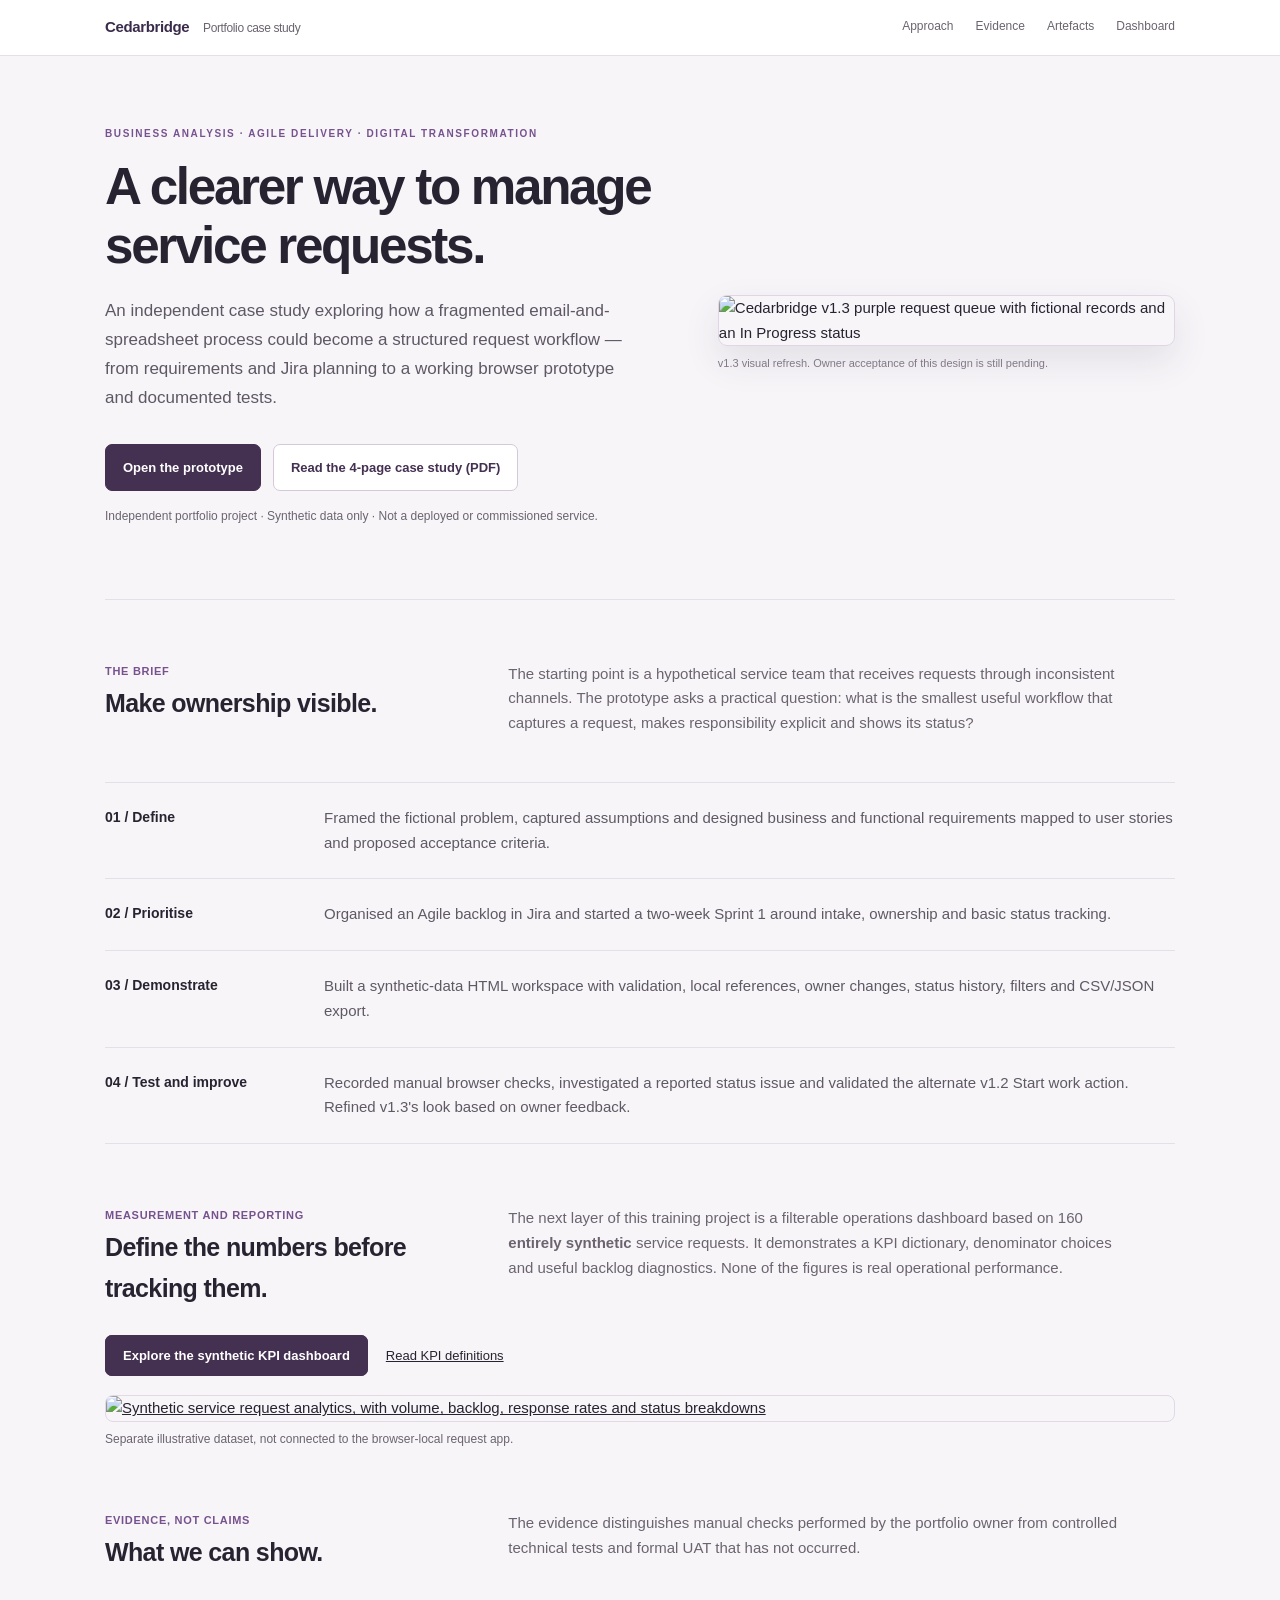
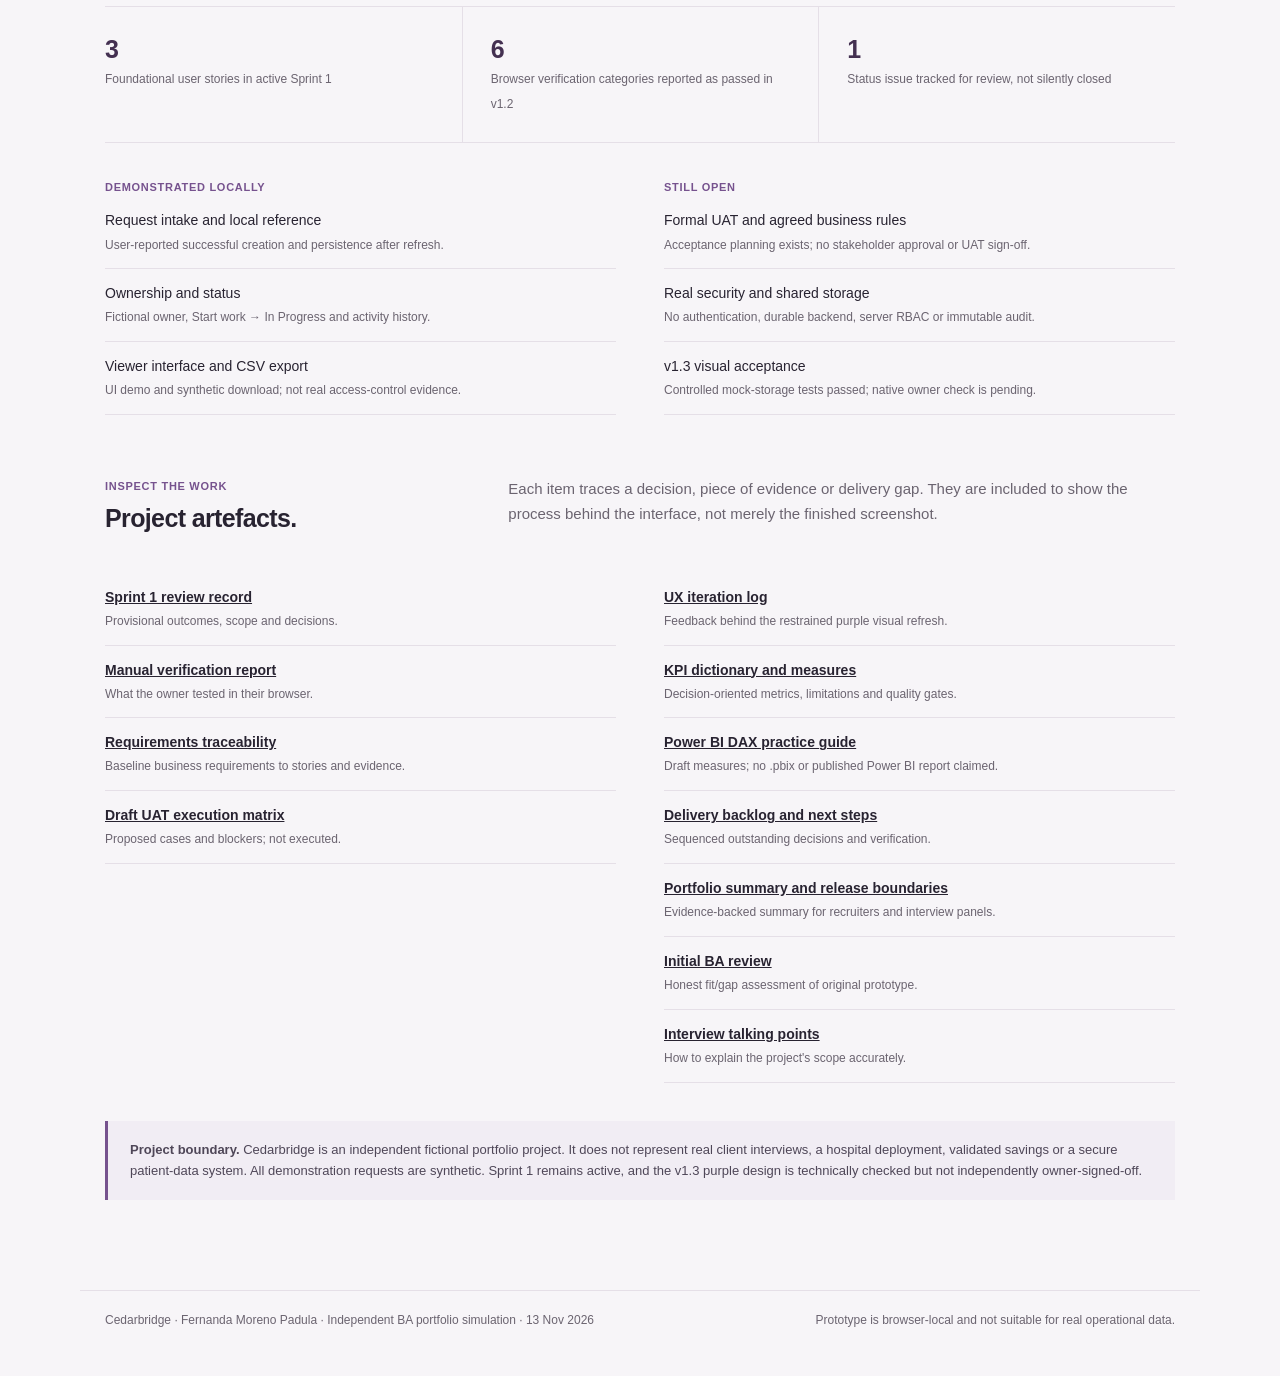
==== index.html @ 98ff79d6 "Add files via upload" ====
<!doctype html>
<html lang="en"><head><meta charset="utf-8"><meta name="viewport" content="width=device-width, initial-scale=1">
<title>Cedarbridge — Digital Service Request Transformation | Portfolio case study</title>
<meta name="description" content="Independent fictional Business Analysis and Agile delivery case study: requirements, Jira sprint, functional local MVP and transparent test evidence.">
<style>
:root{--ink:#282331;--sub:#6b6470;--bg:#f7f5f8;--paper:#fff;--purple:#443051;--accent:#76528e;--line:#e5dfe7;--pale:#f2edf5;--ok:#2b6856}
*{box-sizing:border-box}html{scroll-behavior:smooth}body{margin:0;font-family:Segoe UI,Aptos,-apple-system,BlinkMacSystemFont,Arial,sans-serif;color:var(--ink);background:var(--bg);font-size:15px;line-height:1.65}a{color:inherit}a:hover{color:var(--accent)}a:focus-visible{outline:3px solid #af8ac6;outline-offset:4px}header{border-bottom:1px solid var(--line);background:#fff}header .inner{max-width:1120px;margin:auto;display:flex;justify-content:space-between;gap:12px;align-items:center;padding:15px 25px}.brand{font-size:15px;font-weight:750;letter-spacing:-.025em;color:#3b2b4b}.brand span{color:var(--sub);font-size:12px;font-weight:450;margin-left:10px}header nav{display:flex;gap:22px;font-size:12px;color:var(--sub)}header nav a{text-decoration:none}main{max-width:1120px;margin:auto;padding:0 25px 90px}.hero{display:grid;grid-template-columns:1.1fr .9fr;align-items:center;gap:54px;padding:70px 0 57px;border-bottom:1px solid var(--line)}.eyebrow{text-transform:uppercase;letter-spacing:.16em;font-size:10px;font-weight:750;color:var(--accent)}h1{font-size:clamp(34px,4vw,58px);line-height:1.14;font-weight:720;letter-spacing:-.045em;margin:16px 0 22px;max-width:650px}p{margin:0 0 16px}.lead{color:#5e5865;font-size:17px;line-height:1.7;max-width:540px}.actions{display:flex;gap:12px;align-items:center;flex-wrap:wrap;margin:31px 0 16px}.button{background:var(--purple);color:white;text-decoration:none;padding:12px 17px;border-radius:7px;font-size:13px;font-weight:650;border:1px solid var(--purple)}.button:hover{background:#594067;color:#fff}.button.outline{color:var(--purple);background:#fff;border-color:#d5c8da}.button.outline:hover{background:var(--pale)}.tiny{font-size:12px;color:var(--sub);line-height:1.55}.hero figure{margin:0}.hero img{width:100%;border:1px solid #ded6e4;border-radius:9px;box-shadow:0 15px 36px rgba(63,47,74,.10);display:block}.hero figcaption{color:#817887;font-size:11px;margin-top:8px}.section{padding:62px 0 0}.section-head{display:grid;grid-template-columns:1fr 2fr;gap:70px;margin-bottom:30px}.section-head h2{margin:3px 0;font-size:25px;letter-spacing:-.025em;font-weight:700}.section-head p{color:var(--sub);max-width:630px}.lines{border-top:1px solid var(--line)}.line{display:grid;grid-template-columns:175px 1fr;gap:44px;padding:23px 0;border-bottom:1px solid var(--line)}.line h3{margin:0;font-size:14px;font-weight:700}.line p{margin:0;color:#5f5965}.kicker{font-size:11px;font-weight:700;letter-spacing:.065em;color:var(--accent);text-transform:uppercase}.evidence{display:grid;grid-template-columns:repeat(3,minmax(0,1fr));gap:0;border-top:1px solid var(--line);border-bottom:1px solid var(--line)}.metric{padding:26px 22px 27px 0}.metric:not(:first-child){border-left:1px solid var(--line);padding-left:28px}.metric strong{display:block;font-size:25px;letter-spacing:-.05em;color:var(--purple);line-height:1.3}.metric span{font-size:12px;color:var(--sub)}.columns{display:grid;grid-template-columns:1fr 1fr;gap:48px}.plain{padding:0;margin:0;list-style:none}.plain li{padding:13px 0;border-bottom:1px solid var(--line);font-size:14px}.plain li span{display:block;color:var(--sub);font-size:12px;margin-top:3px}.plain a{font-weight:650}.note{margin-top:38px;border-left:3px solid var(--accent);background:#f1edf4;padding:18px 22px;color:#4f4758;font-size:13px}footer{max-width:1120px;margin:auto;border-top:1px solid var(--line);padding:20px 25px 45px;display:flex;justify-content:space-between;gap:25px;font-size:12px;color:var(--sub)}@media(max-width:800px){header .inner{padding:16px 18px}header nav{gap:12px}main{padding:0 18px 55px}.hero{grid-template-columns:1fr;gap:29px;padding:44px 0}.section{padding-top:43px}.section-head{grid-template-columns:1fr;gap:12px}.line{grid-template-columns:1fr;gap:6px}.columns{grid-template-columns:1fr;gap:15px}.evidence{grid-template-columns:1fr 1fr}.metric{padding:17px 10px 17px 0}.metric:not(:first-child){padding-left:15px}.metric:nth-child(3){grid-column:span 2;border-top:1px solid var(--line);border-left:0;padding-left:0}footer{flex-direction:column;padding:20px 18px 40px}}@media(max-width:440px){header nav a:nth-child(2){display:none}.lead{font-size:16px}.hero .button{width:100%;text-align:center}}
</style></head>
<body><header><div class="inner"><div class="brand">Cedarbridge <span>Portfolio case study</span></div><nav><a href="#approach">Approach</a><a href="#evidence">Evidence</a><a href="#artifacts">Artefacts</a><a href="analytics.html">Dashboard</a></nav></div></header>
<main><section class="hero"><div><div class="eyebrow">Business Analysis · Agile Delivery · Digital Transformation</div><h1>A clearer way to manage service requests.</h1><p class="lead">An independent case study exploring how a fragmented email-and-spreadsheet process could become a structured request workflow — from requirements and Jira planning to a working browser prototype and documented tests.</p><div class="actions"><a class="button" href="app.html">Open the prototype</a><a class="button outline" href="Cedarbridge_Case_Study_Portfolio.pdf">Read the 4-page case study (PDF)</a></div><p class="tiny">Independent portfolio project · Synthetic data only · Not a deployed or commissioned service.</p></div><figure><img src="assets/cedarbridge-v1.3-queue.png" alt="Cedarbridge v1.3 purple request queue with fictional records and an In Progress status"><figcaption>v1.3 visual refresh. Owner acceptance of this design is still pending.</figcaption></figure></section>
<section id="approach" class="section"><div class="section-head"><div><div class="kicker">The brief</div><h2>Make ownership visible.</h2></div><p>The starting point is a hypothetical service team that receives requests through inconsistent channels. The prototype asks a practical question: what is the smallest useful workflow that captures a request, makes responsibility explicit and shows its status?</p></div><div class="lines"><div class="line"><h3>01 / Define</h3><p>Framed the fictional problem, captured assumptions and designed business and functional requirements mapped to user stories and proposed acceptance criteria.</p></div><div class="line"><h3>02 / Prioritise</h3><p>Organised an Agile backlog in Jira and started a two-week Sprint 1 around intake, ownership and basic status tracking.</p></div><div class="line"><h3>03 / Demonstrate</h3><p>Built a synthetic-data HTML workspace with validation, local references, owner changes, status history, filters and CSV/JSON export.</p></div><div class="line"><h3>04 / Test and improve</h3><p>Recorded manual browser checks, investigated a reported status issue and validated the alternate v1.2 Start work action. Refined v1.3's look based on owner feedback.</p></div></div></section>
<section class="section" id="analytics"><div class="section-head"><div><div class="kicker">Measurement and reporting</div><h2>Define the numbers before tracking them.</h2></div><p>The next layer of this training project is a filterable operations dashboard based on 160 <strong>entirely synthetic</strong> service requests. It demonstrates a KPI dictionary, denominator choices and useful backlog diagnostics. None of the figures is real operational performance.</p></div><a href="analytics.html" class="button">Explore the synthetic KPI dashboard</a><a href="KPI_DEFINITIONS.md" style="display:inline-block;margin-left:18px;font-size:13px">Read KPI definitions</a><figure style="margin:28px 0 0"><a href="analytics.html"><img src="assets/cedarbridge-analytics.png" alt="Synthetic service request analytics, with volume, backlog, response rates and status breakdowns" style="width:100%;display:block;border:1px solid #e1d9e6;border-radius:8px"></a><figcaption class="tiny" style="margin-top:8px">Separate illustrative dataset, not connected to the browser-local request app.</figcaption></figure></section>
<section id="evidence" class="section"><div class="section-head"><div><div class="kicker">Evidence, not claims</div><h2>What we can show.</h2></div><p>The evidence distinguishes manual checks performed by the portfolio owner from controlled technical tests and formal UAT that has not occurred.</p></div><div class="evidence"><div class="metric"><strong>3</strong><span>Foundational user stories in active Sprint 1</span></div><div class="metric"><strong>6</strong><span>Browser verification categories reported as passed in v1.2</span></div><div class="metric"><strong>1</strong><span>Status issue tracked for review, not silently closed</span></div></div><div class="columns" style="margin-top:35px"><div><div class="kicker">Demonstrated locally</div><ul class="plain"><li>Request intake and local reference<span>User-reported successful creation and persistence after refresh.</span></li><li>Ownership and status<span>Fictional owner, Start work → In Progress and activity history.</span></li><li>Viewer interface and CSV export<span>UI demo and synthetic download; not real access-control evidence.</span></li></ul></div><div><div class="kicker">Still open</div><ul class="plain"><li>Formal UAT and agreed business rules<span>Acceptance planning exists; no stakeholder approval or UAT sign-off.</span></li><li>Real security and shared storage<span>No authentication, durable backend, server RBAC or immutable audit.</span></li><li>v1.3 visual acceptance<span>Controlled mock-storage tests passed; native owner check is pending.</span></li></ul></div></div></section>
<section id="artifacts" class="section"><div class="section-head"><div><div class="kicker">Inspect the work</div><h2>Project artefacts.</h2></div><p>Each item traces a decision, piece of evidence or delivery gap. They are included to show the process behind the interface, not merely the finished screenshot.</p></div><div class="columns"><ul class="plain"><li><a href="SPRINT_1_REVIEW.md">Sprint 1 review record</a><span>Provisional outcomes, scope and decisions.</span></li><li><a href="MANUAL_QA_2026-11-13.md">Manual verification report</a><span>What the owner tested in their browser.</span></li><li><a href="REQUIREMENTS_TRACEABILITY.md">Requirements traceability</a><span>Baseline business requirements to stories and evidence.</span></li><li><a href="UAT_EXECUTION_MATRIX.md">Draft UAT execution matrix</a><span>Proposed cases and blockers; not executed.</span></li></ul><ul class="plain"><li><a href="UX_ITERATION.md">UX iteration log</a><span>Feedback behind the restrained purple visual refresh.</span></li><li><a href="KPI_DEFINITIONS.md">KPI dictionary and measures</a><span>Decision-oriented metrics, limitations and quality gates.</span></li><li><a href="POWER_BI_BUILD_GUIDE.md">Power BI DAX practice guide</a><span>Draft measures; no .pbix or published Power BI report claimed.</span></li><li><a href="NEXT_STEPS.md">Delivery backlog and next steps</a><span>Sequenced outstanding decisions and verification.</span></li><li><a href="FINAL_PORTFOLIO_SUMMARY.md">Portfolio summary and release boundaries</a><span>Evidence-backed summary for recruiters and interview panels.</span></li><li><a href="BA_REVIEW.md">Initial BA review</a><span>Honest fit/gap assessment of original prototype.</span></li><li><a href="INTERVIEW_PREP.md">Interview talking points</a><span>How to explain the project's scope accurately.</span></li></ul></div><div class="note"><strong>Project boundary.</strong> Cedarbridge is an independent fictional portfolio project. It does not represent real client interviews, a hospital deployment, validated savings or a secure patient-data system. All demonstration requests are synthetic. Sprint 1 remains active, and the v1.3 purple design is technically checked but not independently owner-signed-off.</div></section></main><footer><span>Cedarbridge · Fernanda Moreno Padula · Independent BA portfolio simulation · 13 Nov 2026</span><span>Prototype is browser-local and not suitable for real operational data.</span></footer></body></html>
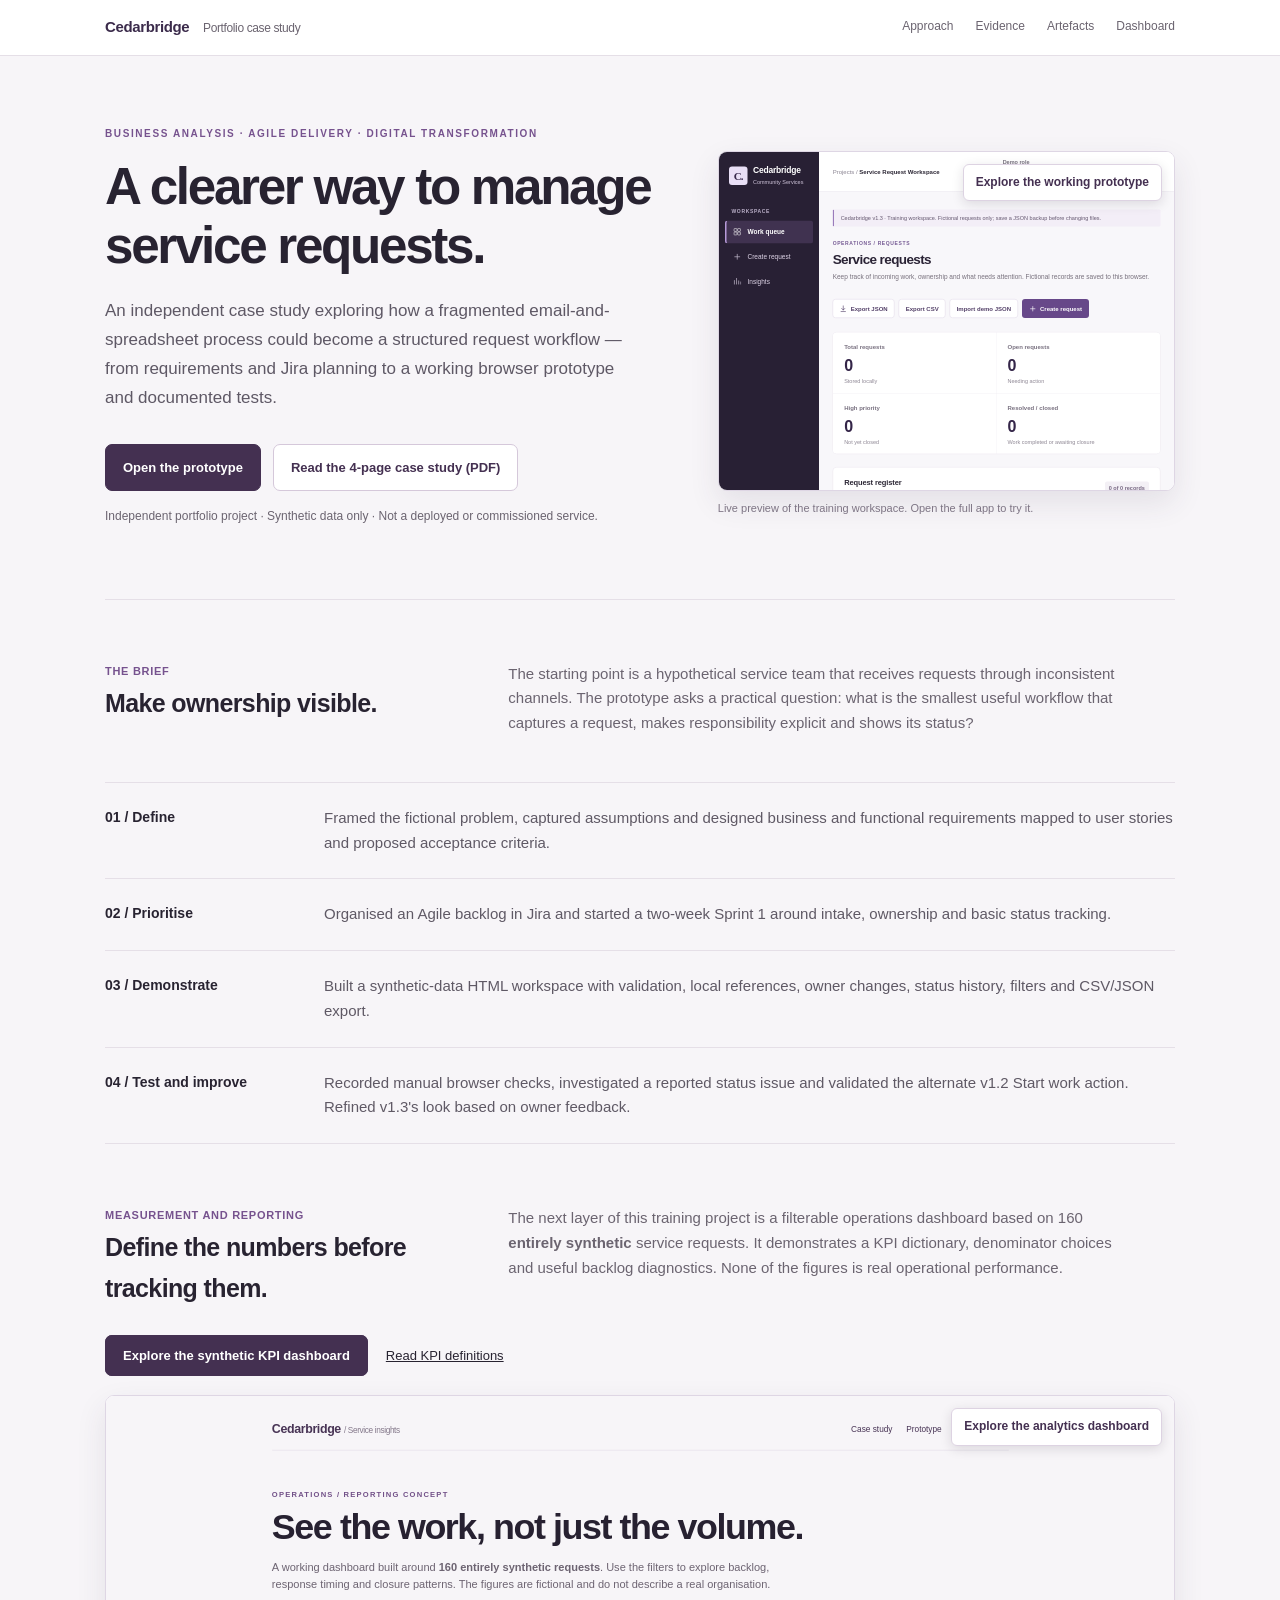
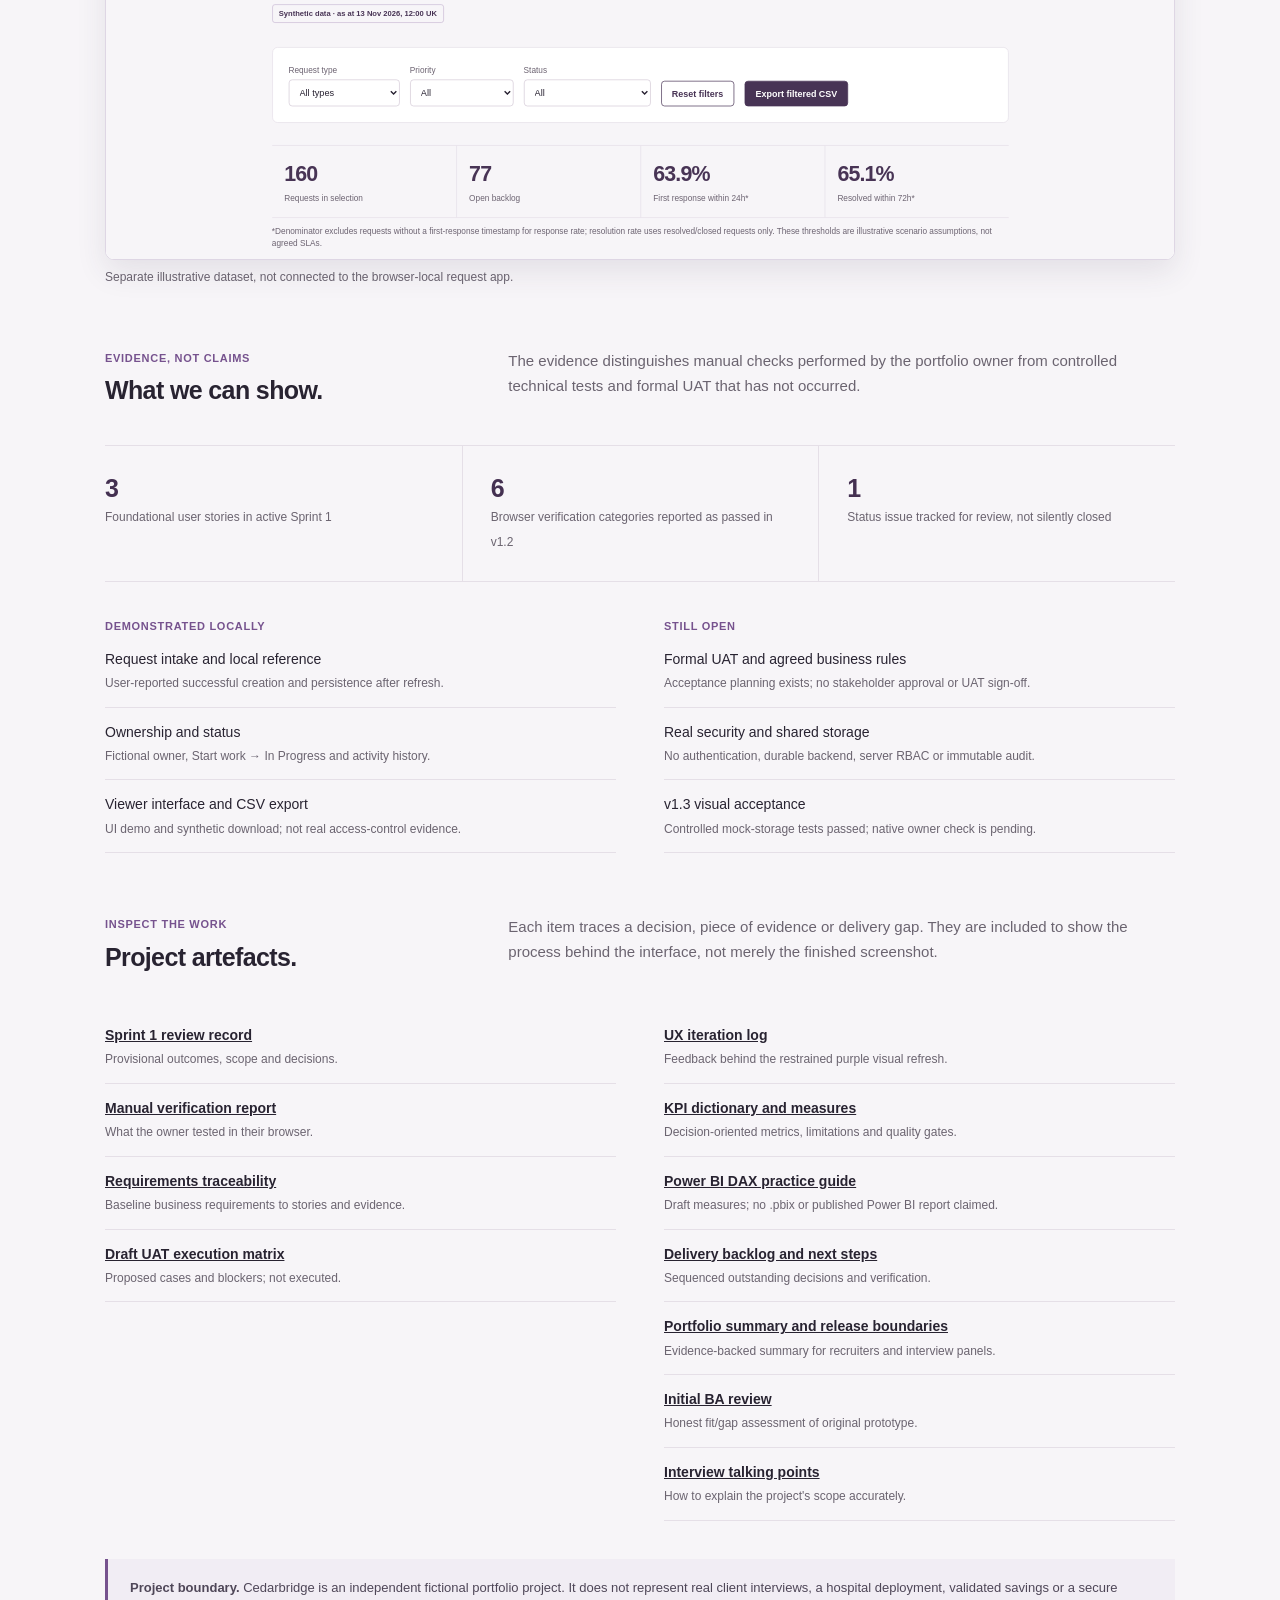
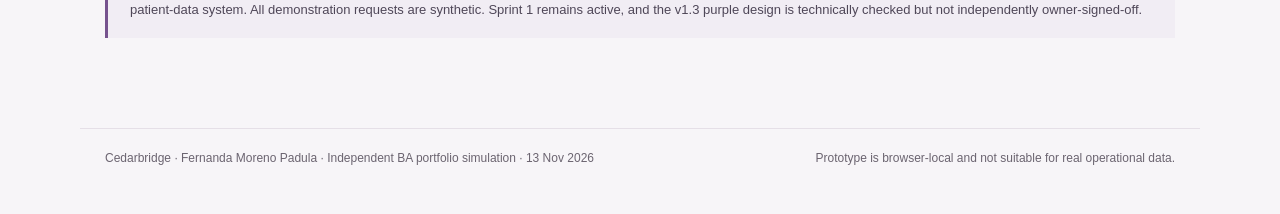
==== commit ab0097ac: "Repair missing previews and add LinkedIn sharing metadata" ====
--- a/index.html
+++ b/index.html
@@ -2,13 +2,25 @@
 <html lang="en"><head><meta charset="utf-8"><meta name="viewport" content="width=device-width, initial-scale=1">
 <title>Cedarbridge — Digital Service Request Transformation | Portfolio case study</title>
 <meta name="description" content="Independent fictional Business Analysis and Agile delivery case study: requirements, Jira sprint, functional local MVP and transparent test evidence.">
+<meta property="og:type" content="website">
+<meta property="og:title" content="Cedarbridge | Digital Service Request Transformation">
+<meta property="og:description" content="Explore a fictional Business Analysis and Agile delivery case study, functional service request prototype and synthetic analytics dashboard.">
+<meta property="og:url" content="https://nandapadz.github.io/cedarbridge-digital-transformation/">
+<meta property="og:image" content="https://nandapadz.github.io/cedarbridge-digital-transformation/assets/cedarbridge-social.png">
+<meta property="og:image:width" content="1200">
+<meta property="og:image:height" content="630">
+<meta property="og:image:type" content="image/png">
+<meta property="og:image:alt" content="Cedarbridge purple service request workspace and Business Analysis portfolio">
+<meta name="twitter:card" content="summary_large_image">
+<meta name="twitter:title" content="Cedarbridge | Digital Service Request Transformation">
+<meta name="twitter:image" content="https://nandapadz.github.io/cedarbridge-digital-transformation/assets/cedarbridge-social.png">
 <style>
 :root{--ink:#282331;--sub:#6b6470;--bg:#f7f5f8;--paper:#fff;--purple:#443051;--accent:#76528e;--line:#e5dfe7;--pale:#f2edf5;--ok:#2b6856}
 *{box-sizing:border-box}html{scroll-behavior:smooth}body{margin:0;font-family:Segoe UI,Aptos,-apple-system,BlinkMacSystemFont,Arial,sans-serif;color:var(--ink);background:var(--bg);font-size:15px;line-height:1.65}a{color:inherit}a:hover{color:var(--accent)}a:focus-visible{outline:3px solid #af8ac6;outline-offset:4px}header{border-bottom:1px solid var(--line);background:#fff}header .inner{max-width:1120px;margin:auto;display:flex;justify-content:space-between;gap:12px;align-items:center;padding:15px 25px}.brand{font-size:15px;font-weight:750;letter-spacing:-.025em;color:#3b2b4b}.brand span{color:var(--sub);font-size:12px;font-weight:450;margin-left:10px}header nav{display:flex;gap:22px;font-size:12px;color:var(--sub)}header nav a{text-decoration:none}main{max-width:1120px;margin:auto;padding:0 25px 90px}.hero{display:grid;grid-template-columns:1.1fr .9fr;align-items:center;gap:54px;padding:70px 0 57px;border-bottom:1px solid var(--line)}.eyebrow{text-transform:uppercase;letter-spacing:.16em;font-size:10px;font-weight:750;color:var(--accent)}h1{font-size:clamp(34px,4vw,58px);line-height:1.14;font-weight:720;letter-spacing:-.045em;margin:16px 0 22px;max-width:650px}p{margin:0 0 16px}.lead{color:#5e5865;font-size:17px;line-height:1.7;max-width:540px}.actions{display:flex;gap:12px;align-items:center;flex-wrap:wrap;margin:31px 0 16px}.button{background:var(--purple);color:white;text-decoration:none;padding:12px 17px;border-radius:7px;font-size:13px;font-weight:650;border:1px solid var(--purple)}.button:hover{background:#594067;color:#fff}.button.outline{color:var(--purple);background:#fff;border-color:#d5c8da}.button.outline:hover{background:var(--pale)}.tiny{font-size:12px;color:var(--sub);line-height:1.55}.hero figure{margin:0}.hero img{width:100%;border:1px solid #ded6e4;border-radius:9px;box-shadow:0 15px 36px rgba(63,47,74,.10);display:block}.hero figcaption{color:#817887;font-size:11px;margin-top:8px}.section{padding:62px 0 0}.section-head{display:grid;grid-template-columns:1fr 2fr;gap:70px;margin-bottom:30px}.section-head h2{margin:3px 0;font-size:25px;letter-spacing:-.025em;font-weight:700}.section-head p{color:var(--sub);max-width:630px}.lines{border-top:1px solid var(--line)}.line{display:grid;grid-template-columns:175px 1fr;gap:44px;padding:23px 0;border-bottom:1px solid var(--line)}.line h3{margin:0;font-size:14px;font-weight:700}.line p{margin:0;color:#5f5965}.kicker{font-size:11px;font-weight:700;letter-spacing:.065em;color:var(--accent);text-transform:uppercase}.evidence{display:grid;grid-template-columns:repeat(3,minmax(0,1fr));gap:0;border-top:1px solid var(--line);border-bottom:1px solid var(--line)}.metric{padding:26px 22px 27px 0}.metric:not(:first-child){border-left:1px solid var(--line);padding-left:28px}.metric strong{display:block;font-size:25px;letter-spacing:-.05em;color:var(--purple);line-height:1.3}.metric span{font-size:12px;color:var(--sub)}.columns{display:grid;grid-template-columns:1fr 1fr;gap:48px}.plain{padding:0;margin:0;list-style:none}.plain li{padding:13px 0;border-bottom:1px solid var(--line);font-size:14px}.plain li span{display:block;color:var(--sub);font-size:12px;margin-top:3px}.plain a{font-weight:650}.note{margin-top:38px;border-left:3px solid var(--accent);background:#f1edf4;padding:18px 22px;color:#4f4758;font-size:13px}footer{max-width:1120px;margin:auto;border-top:1px solid var(--line);padding:20px 25px 45px;display:flex;justify-content:space-between;gap:25px;font-size:12px;color:var(--sub)}@media(max-width:800px){header .inner{padding:16px 18px}header nav{gap:12px}main{padding:0 18px 55px}.hero{grid-template-columns:1fr;gap:29px;padding:44px 0}.section{padding-top:43px}.section-head{grid-template-columns:1fr;gap:12px}.line{grid-template-columns:1fr;gap:6px}.columns{grid-template-columns:1fr;gap:15px}.evidence{grid-template-columns:1fr 1fr}.metric{padding:17px 10px 17px 0}.metric:not(:first-child){padding-left:15px}.metric:nth-child(3){grid-column:span 2;border-top:1px solid var(--line);border-left:0;padding-left:0}footer{flex-direction:column;padding:20px 18px 40px}}@media(max-width:440px){header nav a:nth-child(2){display:none}.lead{font-size:16px}.hero .button{width:100%;text-align:center}}
-</style></head>
+.demo-frame{position:relative;overflow:hidden;border:1px solid #ded6e4;border-radius:9px;background:#fff;box-shadow:0 12px 30px rgba(63,47,74,.10)}.demo-hero{height:340px}.demo-analytics{height:465px}.demo-frame iframe{display:block;width:200%;height:900px;border:0;transform:scale(.5);transform-origin:top left;pointer-events:none;background:#fff}.demo-analytics iframe{width:145%;height:710px;transform:scale(.6896552)}.demo-open{position:absolute;z-index:2;top:12px;right:12px;background:#fff;border:1px solid #ddd3e2;border-radius:6px;padding:8px 12px;text-decoration:none;color:#443051;font-size:12px;font-weight:650;box-shadow:0 3px 12px rgba(30,20,40,.13)}.demo-open:hover{background:#f2edf5}@media(max-width:600px){.demo-hero{height:255px}.demo-analytics{height:330px}}</style></head>
 <body><header><div class="inner"><div class="brand">Cedarbridge <span>Portfolio case study</span></div><nav><a href="#approach">Approach</a><a href="#evidence">Evidence</a><a href="#artifacts">Artefacts</a><a href="analytics.html">Dashboard</a></nav></div></header>
-<main><section class="hero"><div><div class="eyebrow">Business Analysis · Agile Delivery · Digital Transformation</div><h1>A clearer way to manage service requests.</h1><p class="lead">An independent case study exploring how a fragmented email-and-spreadsheet process could become a structured request workflow — from requirements and Jira planning to a working browser prototype and documented tests.</p><div class="actions"><a class="button" href="app.html">Open the prototype</a><a class="button outline" href="Cedarbridge_Case_Study_Portfolio.pdf">Read the 4-page case study (PDF)</a></div><p class="tiny">Independent portfolio project · Synthetic data only · Not a deployed or commissioned service.</p></div><figure><img src="assets/cedarbridge-v1.3-queue.png" alt="Cedarbridge v1.3 purple request queue with fictional records and an In Progress status"><figcaption>v1.3 visual refresh. Owner acceptance of this design is still pending.</figcaption></figure></section>
+<main><section class="hero"><div><div class="eyebrow">Business Analysis · Agile Delivery · Digital Transformation</div><h1>A clearer way to manage service requests.</h1><p class="lead">An independent case study exploring how a fragmented email-and-spreadsheet process could become a structured request workflow — from requirements and Jira planning to a working browser prototype and documented tests.</p><div class="actions"><a class="button" href="app.html">Open the prototype</a><a class="button outline" href="Cedarbridge_Case_Study_Portfolio.pdf">Read the 4-page case study (PDF)</a></div><p class="tiny">Independent portfolio project · Synthetic data only · Not a deployed or commissioned service.</p></div><figure><div class="demo-frame demo-hero"><iframe src="app.html" title="Live visual preview of the Cedarbridge service request application" loading="lazy" tabindex="-1"></iframe><a href="app.html" class="demo-open">Explore the working prototype</a></div><figcaption>Live preview of the training workspace. Open the full app to try it.</figcaption></figure></section>
 <section id="approach" class="section"><div class="section-head"><div><div class="kicker">The brief</div><h2>Make ownership visible.</h2></div><p>The starting point is a hypothetical service team that receives requests through inconsistent channels. The prototype asks a practical question: what is the smallest useful workflow that captures a request, makes responsibility explicit and shows its status?</p></div><div class="lines"><div class="line"><h3>01 / Define</h3><p>Framed the fictional problem, captured assumptions and designed business and functional requirements mapped to user stories and proposed acceptance criteria.</p></div><div class="line"><h3>02 / Prioritise</h3><p>Organised an Agile backlog in Jira and started a two-week Sprint 1 around intake, ownership and basic status tracking.</p></div><div class="line"><h3>03 / Demonstrate</h3><p>Built a synthetic-data HTML workspace with validation, local references, owner changes, status history, filters and CSV/JSON export.</p></div><div class="line"><h3>04 / Test and improve</h3><p>Recorded manual browser checks, investigated a reported status issue and validated the alternate v1.2 Start work action. Refined v1.3's look based on owner feedback.</p></div></div></section>
-<section class="section" id="analytics"><div class="section-head"><div><div class="kicker">Measurement and reporting</div><h2>Define the numbers before tracking them.</h2></div><p>The next layer of this training project is a filterable operations dashboard based on 160 <strong>entirely synthetic</strong> service requests. It demonstrates a KPI dictionary, denominator choices and useful backlog diagnostics. None of the figures is real operational performance.</p></div><a href="analytics.html" class="button">Explore the synthetic KPI dashboard</a><a href="KPI_DEFINITIONS.md" style="display:inline-block;margin-left:18px;font-size:13px">Read KPI definitions</a><figure style="margin:28px 0 0"><a href="analytics.html"><img src="assets/cedarbridge-analytics.png" alt="Synthetic service request analytics, with volume, backlog, response rates and status breakdowns" style="width:100%;display:block;border:1px solid #e1d9e6;border-radius:8px"></a><figcaption class="tiny" style="margin-top:8px">Separate illustrative dataset, not connected to the browser-local request app.</figcaption></figure></section>
+<section class="section" id="analytics"><div class="section-head"><div><div class="kicker">Measurement and reporting</div><h2>Define the numbers before tracking them.</h2></div><p>The next layer of this training project is a filterable operations dashboard based on 160 <strong>entirely synthetic</strong> service requests. It demonstrates a KPI dictionary, denominator choices and useful backlog diagnostics. None of the figures is real operational performance.</p></div><a href="analytics.html" class="button">Explore the synthetic KPI dashboard</a><a href="KPI_DEFINITIONS.md" style="display:inline-block;margin-left:18px;font-size:13px">Read KPI definitions</a><figure style="margin:28px 0 0"><div class="demo-frame demo-analytics"><iframe src="analytics.html" title="Visual preview of the synthetic service request analytics dashboard" loading="lazy" tabindex="-1"></iframe><a href="analytics.html" class="demo-open">Explore the analytics dashboard</a></div><figcaption class="tiny" style="margin-top:8px">Separate illustrative dataset, not connected to the browser-local request app.</figcaption></figure></section>
 <section id="evidence" class="section"><div class="section-head"><div><div class="kicker">Evidence, not claims</div><h2>What we can show.</h2></div><p>The evidence distinguishes manual checks performed by the portfolio owner from controlled technical tests and formal UAT that has not occurred.</p></div><div class="evidence"><div class="metric"><strong>3</strong><span>Foundational user stories in active Sprint 1</span></div><div class="metric"><strong>6</strong><span>Browser verification categories reported as passed in v1.2</span></div><div class="metric"><strong>1</strong><span>Status issue tracked for review, not silently closed</span></div></div><div class="columns" style="margin-top:35px"><div><div class="kicker">Demonstrated locally</div><ul class="plain"><li>Request intake and local reference<span>User-reported successful creation and persistence after refresh.</span></li><li>Ownership and status<span>Fictional owner, Start work → In Progress and activity history.</span></li><li>Viewer interface and CSV export<span>UI demo and synthetic download; not real access-control evidence.</span></li></ul></div><div><div class="kicker">Still open</div><ul class="plain"><li>Formal UAT and agreed business rules<span>Acceptance planning exists; no stakeholder approval or UAT sign-off.</span></li><li>Real security and shared storage<span>No authentication, durable backend, server RBAC or immutable audit.</span></li><li>v1.3 visual acceptance<span>Controlled mock-storage tests passed; native owner check is pending.</span></li></ul></div></div></section>
 <section id="artifacts" class="section"><div class="section-head"><div><div class="kicker">Inspect the work</div><h2>Project artefacts.</h2></div><p>Each item traces a decision, piece of evidence or delivery gap. They are included to show the process behind the interface, not merely the finished screenshot.</p></div><div class="columns"><ul class="plain"><li><a href="SPRINT_1_REVIEW.md">Sprint 1 review record</a><span>Provisional outcomes, scope and decisions.</span></li><li><a href="MANUAL_QA_2026-11-13.md">Manual verification report</a><span>What the owner tested in their browser.</span></li><li><a href="REQUIREMENTS_TRACEABILITY.md">Requirements traceability</a><span>Baseline business requirements to stories and evidence.</span></li><li><a href="UAT_EXECUTION_MATRIX.md">Draft UAT execution matrix</a><span>Proposed cases and blockers; not executed.</span></li></ul><ul class="plain"><li><a href="UX_ITERATION.md">UX iteration log</a><span>Feedback behind the restrained purple visual refresh.</span></li><li><a href="KPI_DEFINITIONS.md">KPI dictionary and measures</a><span>Decision-oriented metrics, limitations and quality gates.</span></li><li><a href="POWER_BI_BUILD_GUIDE.md">Power BI DAX practice guide</a><span>Draft measures; no .pbix or published Power BI report claimed.</span></li><li><a href="NEXT_STEPS.md">Delivery backlog and next steps</a><span>Sequenced outstanding decisions and verification.</span></li><li><a href="FINAL_PORTFOLIO_SUMMARY.md">Portfolio summary and release boundaries</a><span>Evidence-backed summary for recruiters and interview panels.</span></li><li><a href="BA_REVIEW.md">Initial BA review</a><span>Honest fit/gap assessment of original prototype.</span></li><li><a href="INTERVIEW_PREP.md">Interview talking points</a><span>How to explain the project's scope accurately.</span></li></ul></div><div class="note"><strong>Project boundary.</strong> Cedarbridge is an independent fictional portfolio project. It does not represent real client interviews, a hospital deployment, validated savings or a secure patient-data system. All demonstration requests are synthetic. Sprint 1 remains active, and the v1.3 purple design is technically checked but not independently owner-signed-off.</div></section></main><footer><span>Cedarbridge · Fernanda Moreno Padula · Independent BA portfolio simulation · 13 Nov 2026</span><span>Prototype is browser-local and not suitable for real operational data.</span></footer></body></html>
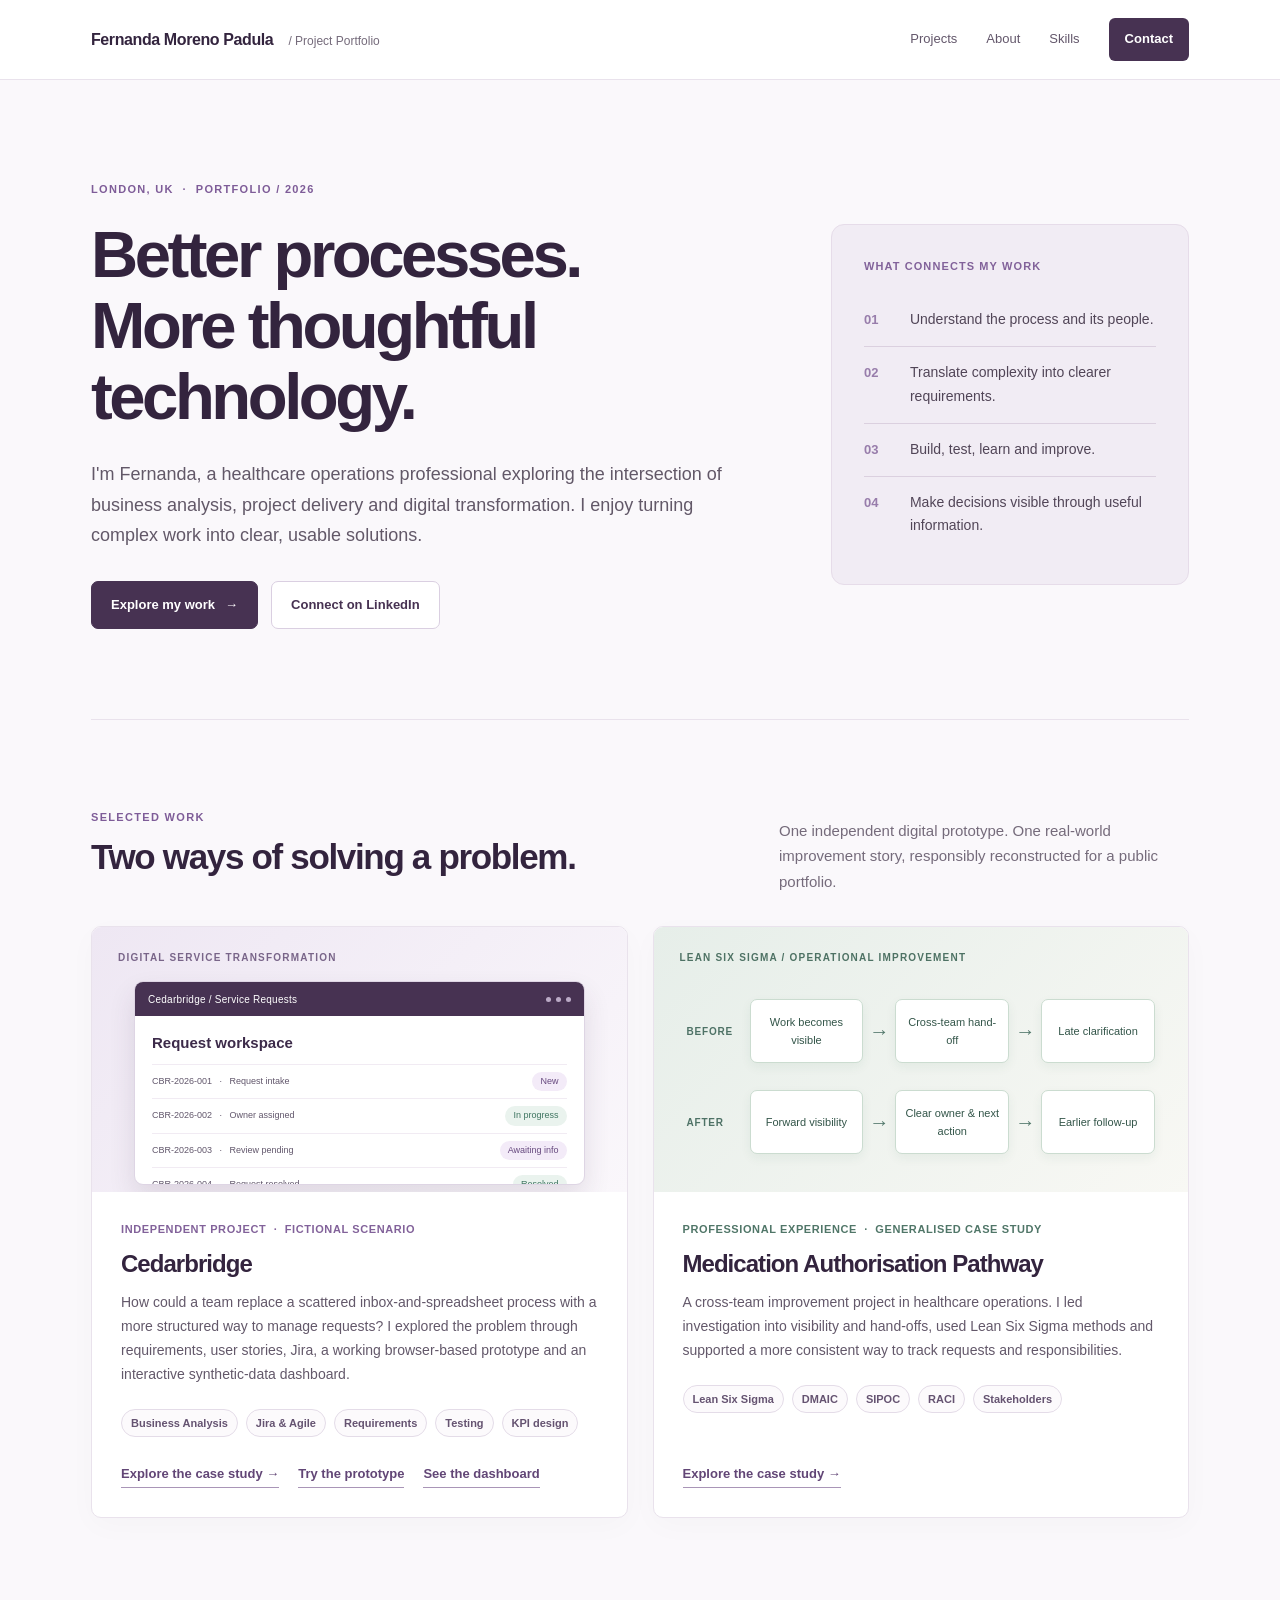
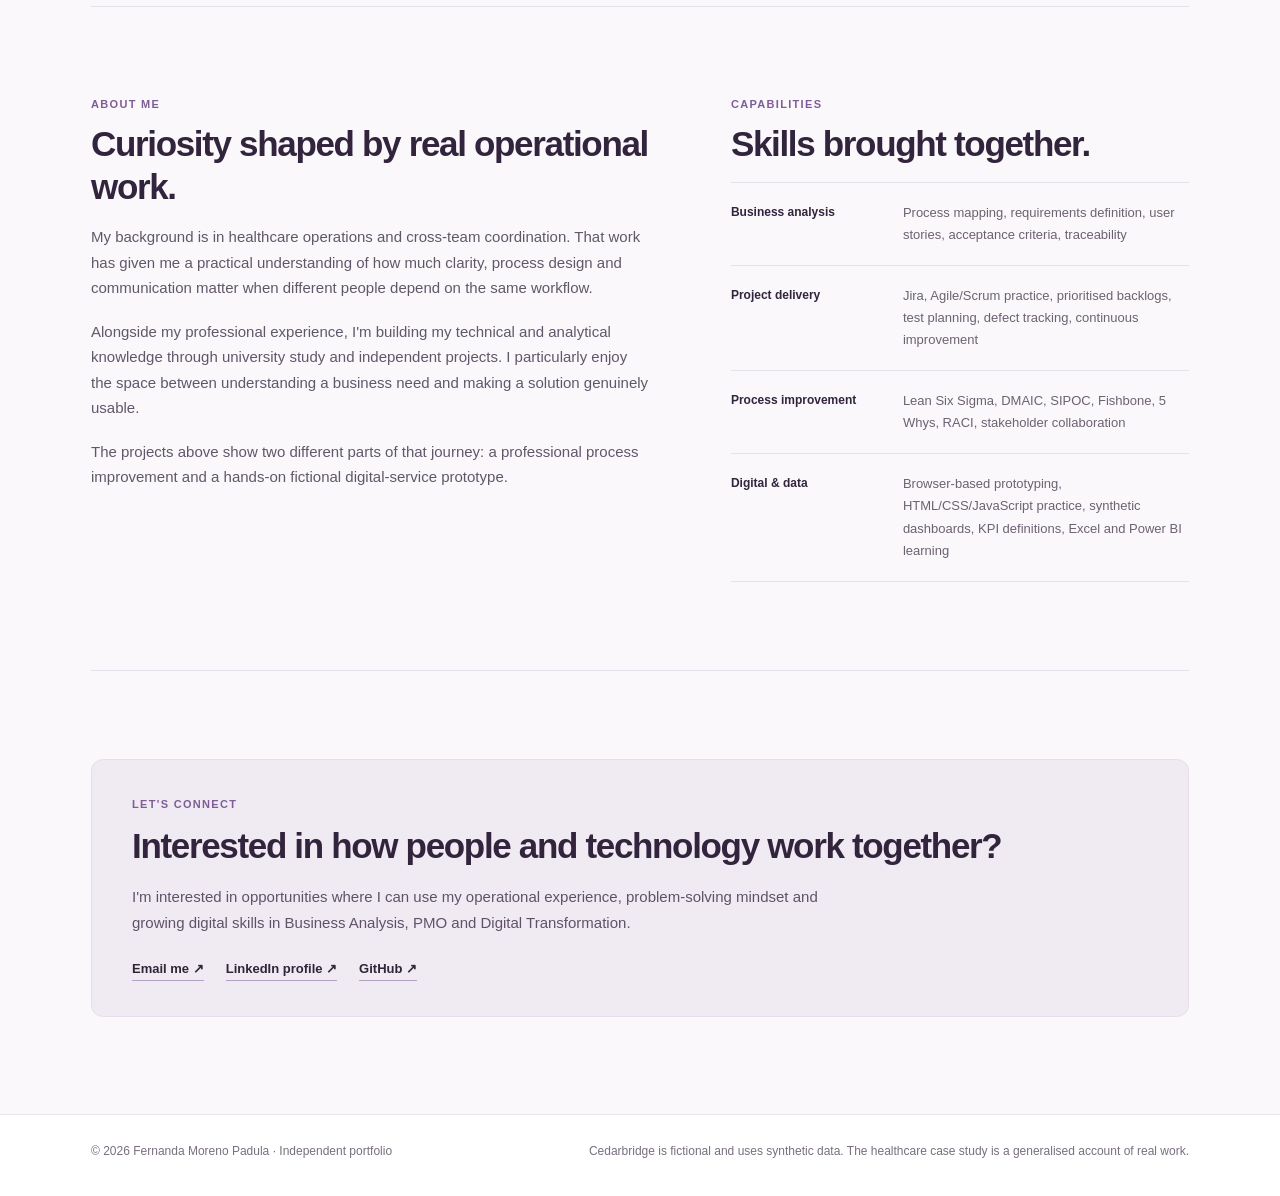
==== commit 1aad72fa: "Launch unified Fernanda portfolio featuring Cedarbridge and Lean Six Sigma project" ====
--- a/index.html
+++ b/index.html
@@ -1,26 +1,99 @@
 <!doctype html>
-<html lang="en"><head><meta charset="utf-8"><meta name="viewport" content="width=device-width, initial-scale=1">
-<title>Cedarbridge — Digital Service Request Transformation | Portfolio case study</title>
-<meta name="description" content="Independent fictional Business Analysis and Agile delivery case study: requirements, Jira sprint, functional local MVP and transparent test evidence.">
-<meta property="og:type" content="website">
-<meta property="og:title" content="Cedarbridge | Digital Service Request Transformation">
-<meta property="og:description" content="Explore a fictional Business Analysis and Agile delivery case study, functional service request prototype and synthetic analytics dashboard.">
+<html lang="en">
+<head>
+<meta charset="utf-8"><meta name="viewport" content="width=device-width, initial-scale=1">
+<title>Fernanda Moreno Padula | Business Analysis & Digital Transformation Portfolio</title>
+<meta name="description" content="Selected projects in business analysis, Lean Six Sigma, Agile delivery and digital transformation. Explore a working service-request prototype and a generalised healthcare process improvement case study.">
+<meta property="og:type" content="website"><meta property="og:title" content="Fernanda Moreno Padula | Project Portfolio">
+<meta property="og:description" content="Real process improvement experience meets hands-on digital delivery. Explore Cedarbridge and a generalised Lean Six Sigma healthcare case study.">
 <meta property="og:url" content="https://nandapadz.github.io/cedarbridge-digital-transformation/">
 <meta property="og:image" content="https://nandapadz.github.io/cedarbridge-digital-transformation/assets/cedarbridge-social.png">
-<meta property="og:image:width" content="1200">
-<meta property="og:image:height" content="630">
-<meta property="og:image:type" content="image/png">
-<meta property="og:image:alt" content="Cedarbridge purple service request workspace and Business Analysis portfolio">
+<meta property="og:image:width" content="1200"><meta property="og:image:height" content="630">
+<meta property="og:image:alt" content="Purple and lavender Cedarbridge portfolio illustration">
 <meta name="twitter:card" content="summary_large_image">
-<meta name="twitter:title" content="Cedarbridge | Digital Service Request Transformation">
-<meta name="twitter:image" content="https://nandapadz.github.io/cedarbridge-digital-transformation/assets/cedarbridge-social.png">
-<style>
-:root{--ink:#282331;--sub:#6b6470;--bg:#f7f5f8;--paper:#fff;--purple:#443051;--accent:#76528e;--line:#e5dfe7;--pale:#f2edf5;--ok:#2b6856}
-*{box-sizing:border-box}html{scroll-behavior:smooth}body{margin:0;font-family:Segoe UI,Aptos,-apple-system,BlinkMacSystemFont,Arial,sans-serif;color:var(--ink);background:var(--bg);font-size:15px;line-height:1.65}a{color:inherit}a:hover{color:var(--accent)}a:focus-visible{outline:3px solid #af8ac6;outline-offset:4px}header{border-bottom:1px solid var(--line);background:#fff}header .inner{max-width:1120px;margin:auto;display:flex;justify-content:space-between;gap:12px;align-items:center;padding:15px 25px}.brand{font-size:15px;font-weight:750;letter-spacing:-.025em;color:#3b2b4b}.brand span{color:var(--sub);font-size:12px;font-weight:450;margin-left:10px}header nav{display:flex;gap:22px;font-size:12px;color:var(--sub)}header nav a{text-decoration:none}main{max-width:1120px;margin:auto;padding:0 25px 90px}.hero{display:grid;grid-template-columns:1.1fr .9fr;align-items:center;gap:54px;padding:70px 0 57px;border-bottom:1px solid var(--line)}.eyebrow{text-transform:uppercase;letter-spacing:.16em;font-size:10px;font-weight:750;color:var(--accent)}h1{font-size:clamp(34px,4vw,58px);line-height:1.14;font-weight:720;letter-spacing:-.045em;margin:16px 0 22px;max-width:650px}p{margin:0 0 16px}.lead{color:#5e5865;font-size:17px;line-height:1.7;max-width:540px}.actions{display:flex;gap:12px;align-items:center;flex-wrap:wrap;margin:31px 0 16px}.button{background:var(--purple);color:white;text-decoration:none;padding:12px 17px;border-radius:7px;font-size:13px;font-weight:650;border:1px solid var(--purple)}.button:hover{background:#594067;color:#fff}.button.outline{color:var(--purple);background:#fff;border-color:#d5c8da}.button.outline:hover{background:var(--pale)}.tiny{font-size:12px;color:var(--sub);line-height:1.55}.hero figure{margin:0}.hero img{width:100%;border:1px solid #ded6e4;border-radius:9px;box-shadow:0 15px 36px rgba(63,47,74,.10);display:block}.hero figcaption{color:#817887;font-size:11px;margin-top:8px}.section{padding:62px 0 0}.section-head{display:grid;grid-template-columns:1fr 2fr;gap:70px;margin-bottom:30px}.section-head h2{margin:3px 0;font-size:25px;letter-spacing:-.025em;font-weight:700}.section-head p{color:var(--sub);max-width:630px}.lines{border-top:1px solid var(--line)}.line{display:grid;grid-template-columns:175px 1fr;gap:44px;padding:23px 0;border-bottom:1px solid var(--line)}.line h3{margin:0;font-size:14px;font-weight:700}.line p{margin:0;color:#5f5965}.kicker{font-size:11px;font-weight:700;letter-spacing:.065em;color:var(--accent);text-transform:uppercase}.evidence{display:grid;grid-template-columns:repeat(3,minmax(0,1fr));gap:0;border-top:1px solid var(--line);border-bottom:1px solid var(--line)}.metric{padding:26px 22px 27px 0}.metric:not(:first-child){border-left:1px solid var(--line);padding-left:28px}.metric strong{display:block;font-size:25px;letter-spacing:-.05em;color:var(--purple);line-height:1.3}.metric span{font-size:12px;color:var(--sub)}.columns{display:grid;grid-template-columns:1fr 1fr;gap:48px}.plain{padding:0;margin:0;list-style:none}.plain li{padding:13px 0;border-bottom:1px solid var(--line);font-size:14px}.plain li span{display:block;color:var(--sub);font-size:12px;margin-top:3px}.plain a{font-weight:650}.note{margin-top:38px;border-left:3px solid var(--accent);background:#f1edf4;padding:18px 22px;color:#4f4758;font-size:13px}footer{max-width:1120px;margin:auto;border-top:1px solid var(--line);padding:20px 25px 45px;display:flex;justify-content:space-between;gap:25px;font-size:12px;color:var(--sub)}@media(max-width:800px){header .inner{padding:16px 18px}header nav{gap:12px}main{padding:0 18px 55px}.hero{grid-template-columns:1fr;gap:29px;padding:44px 0}.section{padding-top:43px}.section-head{grid-template-columns:1fr;gap:12px}.line{grid-template-columns:1fr;gap:6px}.columns{grid-template-columns:1fr;gap:15px}.evidence{grid-template-columns:1fr 1fr}.metric{padding:17px 10px 17px 0}.metric:not(:first-child){padding-left:15px}.metric:nth-child(3){grid-column:span 2;border-top:1px solid var(--line);border-left:0;padding-left:0}footer{flex-direction:column;padding:20px 18px 40px}}@media(max-width:440px){header nav a:nth-child(2){display:none}.lead{font-size:16px}.hero .button{width:100%;text-align:center}}
-.demo-frame{position:relative;overflow:hidden;border:1px solid #ded6e4;border-radius:9px;background:#fff;box-shadow:0 12px 30px rgba(63,47,74,.10)}.demo-hero{height:340px}.demo-analytics{height:465px}.demo-frame iframe{display:block;width:200%;height:900px;border:0;transform:scale(.5);transform-origin:top left;pointer-events:none;background:#fff}.demo-analytics iframe{width:145%;height:710px;transform:scale(.6896552)}.demo-open{position:absolute;z-index:2;top:12px;right:12px;background:#fff;border:1px solid #ddd3e2;border-radius:6px;padding:8px 12px;text-decoration:none;color:#443051;font-size:12px;font-weight:650;box-shadow:0 3px 12px rgba(30,20,40,.13)}.demo-open:hover{background:#f2edf5}@media(max-width:600px){.demo-hero{height:255px}.demo-analytics{height:330px}}</style></head>
-<body><header><div class="inner"><div class="brand">Cedarbridge <span>Portfolio case study</span></div><nav><a href="#approach">Approach</a><a href="#evidence">Evidence</a><a href="#artifacts">Artefacts</a><a href="analytics.html">Dashboard</a></nav></div></header>
-<main><section class="hero"><div><div class="eyebrow">Business Analysis · Agile Delivery · Digital Transformation</div><h1>A clearer way to manage service requests.</h1><p class="lead">An independent case study exploring how a fragmented email-and-spreadsheet process could become a structured request workflow — from requirements and Jira planning to a working browser prototype and documented tests.</p><div class="actions"><a class="button" href="app.html">Open the prototype</a><a class="button outline" href="Cedarbridge_Case_Study_Portfolio.pdf">Read the 4-page case study (PDF)</a></div><p class="tiny">Independent portfolio project · Synthetic data only · Not a deployed or commissioned service.</p></div><figure><div class="demo-frame demo-hero"><iframe src="app.html" title="Live visual preview of the Cedarbridge service request application" loading="lazy" tabindex="-1"></iframe><a href="app.html" class="demo-open">Explore the working prototype</a></div><figcaption>Live preview of the training workspace. Open the full app to try it.</figcaption></figure></section>
-<section id="approach" class="section"><div class="section-head"><div><div class="kicker">The brief</div><h2>Make ownership visible.</h2></div><p>The starting point is a hypothetical service team that receives requests through inconsistent channels. The prototype asks a practical question: what is the smallest useful workflow that captures a request, makes responsibility explicit and shows its status?</p></div><div class="lines"><div class="line"><h3>01 / Define</h3><p>Framed the fictional problem, captured assumptions and designed business and functional requirements mapped to user stories and proposed acceptance criteria.</p></div><div class="line"><h3>02 / Prioritise</h3><p>Organised an Agile backlog in Jira and started a two-week Sprint 1 around intake, ownership and basic status tracking.</p></div><div class="line"><h3>03 / Demonstrate</h3><p>Built a synthetic-data HTML workspace with validation, local references, owner changes, status history, filters and CSV/JSON export.</p></div><div class="line"><h3>04 / Test and improve</h3><p>Recorded manual browser checks, investigated a reported status issue and validated the alternate v1.2 Start work action. Refined v1.3's look based on owner feedback.</p></div></div></section>
-<section class="section" id="analytics"><div class="section-head"><div><div class="kicker">Measurement and reporting</div><h2>Define the numbers before tracking them.</h2></div><p>The next layer of this training project is a filterable operations dashboard based on 160 <strong>entirely synthetic</strong> service requests. It demonstrates a KPI dictionary, denominator choices and useful backlog diagnostics. None of the figures is real operational performance.</p></div><a href="analytics.html" class="button">Explore the synthetic KPI dashboard</a><a href="KPI_DEFINITIONS.md" style="display:inline-block;margin-left:18px;font-size:13px">Read KPI definitions</a><figure style="margin:28px 0 0"><div class="demo-frame demo-analytics"><iframe src="analytics.html" title="Visual preview of the synthetic service request analytics dashboard" loading="lazy" tabindex="-1"></iframe><a href="analytics.html" class="demo-open">Explore the analytics dashboard</a></div><figcaption class="tiny" style="margin-top:8px">Separate illustrative dataset, not connected to the browser-local request app.</figcaption></figure></section>
-<section id="evidence" class="section"><div class="section-head"><div><div class="kicker">Evidence, not claims</div><h2>What we can show.</h2></div><p>The evidence distinguishes manual checks performed by the portfolio owner from controlled technical tests and formal UAT that has not occurred.</p></div><div class="evidence"><div class="metric"><strong>3</strong><span>Foundational user stories in active Sprint 1</span></div><div class="metric"><strong>6</strong><span>Browser verification categories reported as passed in v1.2</span></div><div class="metric"><strong>1</strong><span>Status issue tracked for review, not silently closed</span></div></div><div class="columns" style="margin-top:35px"><div><div class="kicker">Demonstrated locally</div><ul class="plain"><li>Request intake and local reference<span>User-reported successful creation and persistence after refresh.</span></li><li>Ownership and status<span>Fictional owner, Start work → In Progress and activity history.</span></li><li>Viewer interface and CSV export<span>UI demo and synthetic download; not real access-control evidence.</span></li></ul></div><div><div class="kicker">Still open</div><ul class="plain"><li>Formal UAT and agreed business rules<span>Acceptance planning exists; no stakeholder approval or UAT sign-off.</span></li><li>Real security and shared storage<span>No authentication, durable backend, server RBAC or immutable audit.</span></li><li>v1.3 visual acceptance<span>Controlled mock-storage tests passed; native owner check is pending.</span></li></ul></div></div></section>
-<section id="artifacts" class="section"><div class="section-head"><div><div class="kicker">Inspect the work</div><h2>Project artefacts.</h2></div><p>Each item traces a decision, piece of evidence or delivery gap. They are included to show the process behind the interface, not merely the finished screenshot.</p></div><div class="columns"><ul class="plain"><li><a href="SPRINT_1_REVIEW.md">Sprint 1 review record</a><span>Provisional outcomes, scope and decisions.</span></li><li><a href="MANUAL_QA_2026-11-13.md">Manual verification report</a><span>What the owner tested in their browser.</span></li><li><a href="REQUIREMENTS_TRACEABILITY.md">Requirements traceability</a><span>Baseline business requirements to stories and evidence.</span></li><li><a href="UAT_EXECUTION_MATRIX.md">Draft UAT execution matrix</a><span>Proposed cases and blockers; not executed.</span></li></ul><ul class="plain"><li><a href="UX_ITERATION.md">UX iteration log</a><span>Feedback behind the restrained purple visual refresh.</span></li><li><a href="KPI_DEFINITIONS.md">KPI dictionary and measures</a><span>Decision-oriented metrics, limitations and quality gates.</span></li><li><a href="POWER_BI_BUILD_GUIDE.md">Power BI DAX practice guide</a><span>Draft measures; no .pbix or published Power BI report claimed.</span></li><li><a href="NEXT_STEPS.md">Delivery backlog and next steps</a><span>Sequenced outstanding decisions and verification.</span></li><li><a href="FINAL_PORTFOLIO_SUMMARY.md">Portfolio summary and release boundaries</a><span>Evidence-backed summary for recruiters and interview panels.</span></li><li><a href="BA_REVIEW.md">Initial BA review</a><span>Honest fit/gap assessment of original prototype.</span></li><li><a href="INTERVIEW_PREP.md">Interview talking points</a><span>How to explain the project's scope accurately.</span></li></ul></div><div class="note"><strong>Project boundary.</strong> Cedarbridge is an independent fictional portfolio project. It does not represent real client interviews, a hospital deployment, validated savings or a secure patient-data system. All demonstration requests are synthetic. Sprint 1 remains active, and the v1.3 purple design is technically checked but not independently owner-signed-off.</div></section></main><footer><span>Cedarbridge · Fernanda Moreno Padula · Independent BA portfolio simulation · 13 Nov 2026</span><span>Prototype is browser-local and not suitable for real operational data.</span></footer></body></html>
+<link rel="canonical" href="https://nandapadz.github.io/cedarbridge-digital-transformation/">
+<link rel="stylesheet" href="portfolio-site.css">
+</head>
+<body>
+<header class="topbar"><div class="container navrow"><a class="brand" href="index.html">Fernanda Moreno Padula <span>/ Project Portfolio</span></a>
+<nav class="topnav" aria-label="Site navigation"><a href="#projects">Projects</a><a href="#about">About</a><a href="#skills">Skills</a><a href="mailto:fmorenopadula@gmail.com" class="nav-cta">Contact</a></nav></div></header>
+<main class="container">
+<section class="hero" id="top">
+<div>
+<div class="eyebrow">London, UK &nbsp;·&nbsp; Portfolio / 2026</div>
+<h1>Better processes.<br>More thoughtful<br>technology.</h1>
+<p class="lede">I'm Fernanda, a healthcare operations professional exploring the intersection of business analysis, project delivery and digital transformation. I enjoy turning complex work into clear, usable solutions.</p>
+<div class="buttonrow"><a href="#projects" class="btn">Explore my work <span aria-hidden="true">→</span></a><a href="https://www.linkedin.com/in/fernandampadula/" class="btn secondary" target="_blank" rel="noopener noreferrer">Connect on LinkedIn</a></div>
+</div>
+<aside class="hero-side" aria-label="Professional focus">
+<div class="tiny">What connects my work</div>
+<div class="focus"><b>01</b><span>Understand the process and its people.</span></div>
+<div class="focus"><b>02</b><span>Translate complexity into clearer requirements.</span></div>
+<div class="focus"><b>03</b><span>Build, test, learn and improve.</span></div>
+<div class="focus"><b>04</b><span>Make decisions visible through useful information.</span></div>
+</aside>
+</section>
+<section class="section" id="projects">
+<div class="section-header"><div><div class="eyebrow">Selected work</div><h2>Two ways of solving a problem.</h2></div><p>One independent digital prototype. One real-world improvement story, responsibly reconstructed for a public portfolio.</p></div>
+<div class="projects">
+<article class="project">
+<div class="project-art art-violet">
+<div class="art-label">Digital service transformation</div>
+<div class="mock-app" aria-hidden="true">
+<div class="mock-bar"><span>Cedarbridge / Service Requests</span><span class="mock-dots"><i></i><i></i><i></i></span></div>
+<div class="mock-title">Request workspace</div>
+<div class="mock-line"><span>CBR-2026-001 &nbsp; · &nbsp; Request intake</span><span class="mock-pill">New</span></div>
+<div class="mock-line"><span>CBR-2026-002 &nbsp; · &nbsp; Owner assigned</span><span class="mock-pill green">In progress</span></div>
+<div class="mock-line"><span>CBR-2026-003 &nbsp; · &nbsp; Review pending</span><span class="mock-pill">Awaiting info</span></div>
+<div class="mock-line"><span>CBR-2026-004 &nbsp; · &nbsp; Request resolved</span><span class="mock-pill green">Resolved</span></div>
+</div></div>
+<div class="project-body">
+<div class="project-meta">Independent project &nbsp;·&nbsp; Fictional scenario</div>
+<h3>Cedarbridge</h3>
+<p>How could a team replace a scattered inbox-and-spreadsheet process with a more structured way to manage requests? I explored the problem through requirements, user stories, Jira, a working browser-based prototype and an interactive synthetic-data dashboard.</p>
+<div class="chips"><span class="chip">Business Analysis</span><span class="chip">Jira & Agile</span><span class="chip">Requirements</span><span class="chip">Testing</span><span class="chip">KPI design</span></div>
+<div class="project-links"><a href="portfolio.html">Explore the case study <span aria-hidden="true">→</span></a><a href="app.html">Try the prototype</a><a href="analytics.html">See the dashboard</a></div>
+</div>
+</article>
+<article class="project">
+<div class="project-art art-green">
+<div class="art-label" style="color:#4e7264">Lean Six Sigma / Operational improvement</div>
+<div class="flow-art" aria-hidden="true">
+<div class="flow-lane"><span class="flow-label">Before</span><div class="flow-box">Work becomes visible</div><span class="flow-arrow">→</span><div class="flow-box">Cross-team hand-off</div><span class="flow-arrow">→</span><div class="flow-box">Late clarification</div></div>
+<div class="flow-lane"><span class="flow-label">After</span><div class="flow-box">Forward visibility</div><span class="flow-arrow">→</span><div class="flow-box">Clear owner & next action</div><span class="flow-arrow">→</span><div class="flow-box">Earlier follow-up</div></div>
+</div></div>
+<div class="project-body">
+<div class="project-meta" style="color:#507668">Professional experience &nbsp;·&nbsp; Generalised case study</div>
+<h3>Medication Authorisation Pathway</h3>
+<p>A cross-team improvement project in healthcare operations. I led investigation into visibility and hand-offs, used Lean Six Sigma methods and supported a more consistent way to track requests and responsibilities.</p>
+<div class="chips"><span class="chip">Lean Six Sigma</span><span class="chip">DMAIC</span><span class="chip">SIPOC</span><span class="chip">RACI</span><span class="chip">Stakeholders</span></div>
+<div class="project-links"><a href="medication-authorisation.html">Explore the case study <span aria-hidden="true">→</span></a></div>
+</div>
+</article>
+</div>
+</section>
+<div class="section-rule"></div>
+<section class="section two-col" id="about">
+<div><div class="eyebrow">About me</div><h2>Curiosity shaped by real operational work.</h2>
+<p class="bodycopy">My background is in healthcare operations and cross-team coordination. That work has given me a practical understanding of how much clarity, process design and communication matter when different people depend on the same workflow.</p>
+<p class="bodycopy">Alongside my professional experience, I'm building my technical and analytical knowledge through university study and independent projects. I particularly enjoy the space between understanding a business need and making a solution genuinely usable.</p>
+<p class="bodycopy">The projects above show two different parts of that journey: a professional process improvement and a hands-on fictional digital-service prototype.</p>
+</div>
+<div id="skills"><div class="eyebrow">Capabilities</div><h2>Skills brought together.</h2>
+<div class="skillstack">
+<div class="skillrow"><b>Business analysis</b><span>Process mapping, requirements definition, user stories, acceptance criteria, traceability</span></div>
+<div class="skillrow"><b>Project delivery</b><span>Jira, Agile/Scrum practice, prioritised backlogs, test planning, defect tracking, continuous improvement</span></div>
+<div class="skillrow"><b>Process improvement</b><span>Lean Six Sigma, DMAIC, SIPOC, Fishbone, 5 Whys, RACI, stakeholder collaboration</span></div>
+<div class="skillrow"><b>Digital & data</b><span>Browser-based prototyping, HTML/CSS/JavaScript practice, synthetic dashboards, KPI definitions, Excel and Power BI learning</span></div>
+</div></div>
+</section>
+<div class="section-rule"></div>
+<section class="section" id="contact">
+<div class="contact-card"><div class="eyebrow">Let's connect</div><h2>Interested in how people and technology work together?</h2>
+<p>I'm interested in opportunities where I can use my operational experience, problem-solving mindset and growing digital skills in Business Analysis, PMO and Digital Transformation.</p>
+<div class="contact-links"><a href="mailto:fmorenopadula@gmail.com">Email me <span aria-hidden="true">↗</span></a><a href="https://www.linkedin.com/in/fernandampadula/" target="_blank" rel="noopener noreferrer">LinkedIn profile <span aria-hidden="true">↗</span></a><a href="https://github.com/nandapadz" target="_blank" rel="noopener noreferrer">GitHub <span aria-hidden="true">↗</span></a></div></div>
+</section>
+</main>
+<footer class="footer"><div class="container"><span>© 2026 Fernanda Moreno Padula · Independent portfolio</span><span>Cedarbridge is fictional and uses synthetic data. The healthcare case study is a generalised account of real work.</span></div></footer>
+</body>
+</html>
--- a/portfolio-site.css
+++ b/portfolio-site.css
@@ -0,0 +1 @@
+:root{--ink:#2e2537;--muted:#756b7b;--purple:#473252;--purple-dark:#33243e;--accent:#82629a;--lav:#eee8f2;--pale:#f8f5fa;--paper:#fff;--line:#e9e2ec;--teal:#41695d;--teal-bg:#e8f0eb}*{box-sizing:border-box}html{scroll-behavior:smooth}body{margin:0;background:#faf8fb;color:var(--ink);font:15px/1.7 "Segoe UI",Aptos,-apple-system,BlinkMacSystemFont,Arial,sans-serif;-webkit-font-smoothing:antialiased}a{color:inherit}a:hover{color:#78558d}a:focus-visible{outline:3px solid #b79bc9;outline-offset:4px}p{margin:0 0 18px}.container{max-width:1150px;margin:0 auto;padding:0 26px}.topbar{background:#fff;border-bottom:1px solid var(--line)}.navrow{min-height:79px;display:flex;align-items:center;justify-content:space-between;gap:24px}.brand{font-size:16px;letter-spacing:-.025em;font-weight:760;color:var(--purple-dark);text-decoration:none;white-space:nowrap}.brand span{color:var(--muted);font-weight:450;font-size:12px;margin-left:11px;letter-spacing:0}.topnav{display:flex;gap:29px;align-items:center;flex-wrap:wrap}.topnav a{font-size:13px;color:#63576b;text-decoration:none}.topnav a:hover{color:var(--purple)}.nav-cta{background:var(--purple);color:#fff!important;padding:10px 16px;border-radius:6px;font-weight:650}.nav-cta:hover{background:#624973}.eyebrow{font-size:11px;font-weight:750;letter-spacing:.12em;text-transform:uppercase;color:#7e5c98}.hero{padding:100px 0 90px;display:grid;grid-template-columns:minmax(0,1.3fr) minmax(280px,.7fr);gap:75px;align-items:center;border-bottom:1px solid var(--line)}h1,h2,h3,h4{line-height:1.22;color:var(--purple-dark)}h1{font-weight:690;font-size:clamp(43px,5.1vw,68px);line-height:1.09;letter-spacing:-.053em;margin:20px 0 27px}h2{font-size:clamp(26px,3vw,35px);font-weight:710;letter-spacing:-.038em;margin:9px 0 16px}h3{font-size:20px;letter-spacing:-.025em;margin:0 0 12px}h4{font-size:15px;margin:0 0 9px}.lede{color:#625868;font-size:18px;line-height:1.7;max-width:640px}.buttonrow{display:flex;gap:13px;flex-wrap:wrap;margin-top:30px}.btn{display:inline-flex;align-items:center;justify-content:center;gap:10px;text-decoration:none;border:1px solid var(--purple);color:#fff;background:var(--purple);padding:12px 19px;font-size:13px;font-weight:650;border-radius:7px;transition:background .15s ease}.btn:hover{background:#5c436c;color:#fff}.btn.secondary{background:#fff;color:var(--purple);border-color:#dacfe1}.btn.secondary:hover{background:#f0eaf3}.hero-side{padding:32px;background:#f1ecf4;border:1px solid #e6dce9;border-radius:13px}.hero-side .tiny{font-size:11px;color:var(--accent);font-weight:750;letter-spacing:.1em;text-transform:uppercase;margin-bottom:19px}.focus{padding:14px 0;border-bottom:1px solid #dbd0df;display:flex;gap:16px;align-items:baseline}.focus:last-child{border:0}.focus b{font-size:13px;min-width:30px;color:#987dab;font-weight:600}.focus span{font-size:14px;color:#514557}.section{padding:88px 0 12px}.section-header{display:flex;justify-content:space-between;align-items:end;gap:30px;margin-bottom:32px}.section-header p{color:var(--muted);max-width:410px;margin:0}.section-rule{border-top:1px solid var(--line);margin-top:76px}.projects{display:grid;grid-template-columns:repeat(2,minmax(0,1fr));gap:25px}.project{background:#fff;border:1px solid var(--line);border-radius:10px;overflow:hidden;display:flex;flex-direction:column;box-shadow:0 8px 30px rgba(50,32,58,.025)}.project-art{height:265px;padding:25px;position:relative;overflow:hidden}.art-violet{background:linear-gradient(135deg,#eee7f3,#faf7fb)}.art-green{background:linear-gradient(135deg,#e6eee9,#f8f8f4)}.art-label{position:absolute;left:26px;top:22px;font-size:10px;letter-spacing:.12em;color:#796589;text-transform:uppercase;font-weight:750}.mock-app{position:relative;background:white;border:1px solid #ded5e4;border-radius:9px;box-shadow:0 13px 27px rgba(69,45,76,.12);margin:29px 17px 0;height:204px;overflow:hidden}.mock-bar{height:34px;background:#473252;color:#fff;padding:0 13px;display:flex;align-items:center;justify-content:space-between;font-size:10px;letter-spacing:.025em}.mock-dots{display:flex;gap:5px}.mock-dots i{display:block;width:5px;height:5px;border-radius:50%;background:#bbaac6}.mock-title{padding:14px 17px 8px;font-size:15px;font-weight:720;color:#3c2a49}.mock-line{display:flex;align-items:center;justify-content:space-between;border-top:1px solid #f1ebf3;margin:0 17px;padding:7px 0;font-size:9px;color:#61566b;gap:8px}.mock-pill{font-size:9px;border-radius:12px;background:#f3ebf8;color:#674a7f;padding:2px 8px;white-space:nowrap}.mock-pill.green{background:#eaf3ee;color:#3f7561}.flow-art{margin:47px 8px 0}.flow-lane{display:flex;gap:6px;align-items:center;margin:0 0 27px}.flow-label{font-size:10px;font-weight:750;text-transform:uppercase;letter-spacing:.08em;color:#4e7266;min-width:57px}.flow-box{flex:1;border:1px solid #cbdcd0;border-radius:7px;background:#fff;min-height:64px;padding:11px 7px;text-align:center;font-size:11px;color:#335549;display:grid;place-items:center;box-shadow:0 4px 11px #245d4610}.flow-arrow{color:#54796d;font-size:20px}.project-body{padding:28px 29px 29px;display:flex;flex-direction:column;flex:1}.project-meta{font-size:11px;color:var(--accent);font-weight:700;letter-spacing:.055em;text-transform:uppercase}.project-body h3{font-size:24px;letter-spacing:-.04em;margin:10px 0 13px}.project-body p{color:#63586a;font-size:14px;line-height:1.7}.chips{display:flex;gap:8px;flex-wrap:wrap;margin-top:4px}.chip{border:1px solid #e4dce8;background:#fcfafc;color:#655371;border-radius:99px;font-size:11px;padding:4px 9px;font-weight:550}.project-links{display:flex;align-items:center;gap:19px;flex-wrap:wrap;margin-top:auto;padding-top:26px;font-size:13px;font-weight:700}.project-links a{color:#624676;text-decoration:none;border-bottom:1px solid #a995b7;padding-bottom:2px}.project-links a:hover{color:#30203e}.two-col{display:grid;grid-template-columns:1.1fr .9fr;gap:80px;align-items:start}.bodycopy{color:#61576a;font-size:15px;max-width:620px}.skillstack{display:grid;gap:0;border-top:1px solid var(--line)}.skillrow{display:grid;grid-template-columns:150px 1fr;gap:22px;padding:19px 0;border-bottom:1px solid var(--line)}.skillrow b{font-size:12px;color:var(--purple-dark)}.skillrow span{font-size:13px;color:#6d6172}.contact-card{background:#f0ebf3;border:1px solid #e6deea;border-radius:12px;padding:35px 40px;margin:0 0 85px}.contact-card h2{margin-top:12px}.contact-card p{font-size:15px;max-width:700px;color:#5f5268}.contact-links{display:flex;gap:22px;flex-wrap:wrap;margin-top:23px;font-weight:650;font-size:13px}.contact-links a{text-decoration:none;border-bottom:1px solid #b5a0c1}.footer{border-top:1px solid var(--line);background:#fff;padding:26px 0 34px;color:#796f7f;font-size:12px}.footer .container{display:flex;justify-content:space-between;gap:20px;flex-wrap:wrap}.case-hero{padding:75px 0 69px;border-bottom:1px solid var(--line);display:grid;grid-template-columns:1.2fr .8fr;gap:70px;align-items:center}.case-hero h1{font-size:clamp(38px,4.8vw,59px)}.case-note{background:#f0f3ee;border:1px solid #dbe8df;border-radius:11px;padding:28px}.case-note .label{font-size:11px;letter-spacing:.1em;font-weight:750;color:#4b7a67;text-transform:uppercase}.case-note p{font-size:13px;color:#4b6257;margin:12px 0 0}.section-intro{max-width:755px;color:#645968}.timeline{display:grid;grid-template-columns:repeat(3,minmax(0,1fr));gap:18px;margin:28px 0}.step{border:1px solid var(--line);border-radius:9px;background:#fff;padding:25px}.step .number{color:#876d99;font-size:11px;font-weight:750;letter-spacing:.08em}.step h3{font-size:17px;margin:13px 0 9px}.step p{font-size:13px;color:#665c6b;margin:0}.diagram{border:1px solid #dae5df;background:#f5f8f5;border-radius:11px;padding:26px 23px;margin:30px 0}.diagram-title{color:#406958;font-size:11px;letter-spacing:.09em;font-weight:750;text-transform:uppercase;margin-bottom:18px}.sipoc{display:grid;grid-template-columns:repeat(5,minmax(0,1fr));gap:10px}.sipoc-item{min-width:0;border:1px solid #d7e4dc;background:#fff;border-radius:7px;padding:17px 11px;text-align:center}.sipoc-item b{display:block;color:#426d5d;font-size:24px;line-height:1.2}.sipoc-item strong{display:block;font-size:10px;letter-spacing:.06em;margin:7px 0}.sipoc-item span{font-size:11px;line-height:1.5;color:#637568}.comparison{display:grid;grid-template-columns:1fr 1fr;gap:20px;margin:26px 0}.comparison > div{border-radius:9px;border:1px solid var(--line);padding:26px;background:#fff}.comparison h3{font-size:16px}.comparison p{font-size:13px;color:#6c6170}.outcomes{display:grid;grid-template-columns:repeat(3,1fr);gap:16px;margin:26px 0}.outcome{border-top:2px solid #b0a2bd;padding:20px 0 0}.outcome b{display:block;color:#473555;margin-bottom:10px}.outcome span{font-size:13px;color:#6d6071}.disclosure{border-left:3px solid #7d9d8a;background:#f1f5f0;padding:23px 27px;margin:43px 0 0;font-size:13px;color:#506353}.disclosure b{display:block;font-size:13px;margin-bottom:7px}.crumb{font-size:12px;color:#84768a;padding-top:30px}.crumb a{text-decoration:none}.caption{font-size:11px;color:#8b8090}.case-bottom{padding-bottom:87px}@media(max-width:850px){.hero,.case-hero{grid-template-columns:1fr;gap:30px;padding-top:62px;padding-bottom:65px}.projects,.two-col{grid-template-columns:1fr;gap:22px}.section{padding-top:67px}.section-header{display:block}.section-header p{margin-top:12px}.contact-card{margin-bottom:60px}.hero-side{max-width:600px}.timeline{grid-template-columns:repeat(2,1fr)}}@media(max-width:570px){.container{padding:0 18px}.navrow{padding:12px 0;align-items:start;flex-direction:column;gap:8px}.topnav{gap:15px}.topnav a{font-size:12px}.brand span{font-size:11px}.hero{padding:49px 0}.hero h1{font-size:40px}.lede{font-size:16px}.hero-side{padding:25px}.section{padding-top:56px}.project-art{height:245px;padding:18px}.mock-app{margin:30px 9px 0}.project-body{padding:24px 22px}.flow-lane{gap:4px}.flow-label{font-size:8px;min-width:39px}.flow-box{font-size:9px;padding:7px 3px;min-height:61px}.flow-arrow{font-size:15px}.skillrow{grid-template-columns:1fr;gap:4px}.contact-card{padding:28px 25px}.case-hero{padding-top:45px}.timeline,.comparison,.outcomes{grid-template-columns:1fr}.sipoc{grid-template-columns:repeat(2,1fr)}.sipoc-item:last-child{grid-column:1/-1}.footer .container{flex-direction:column}}
